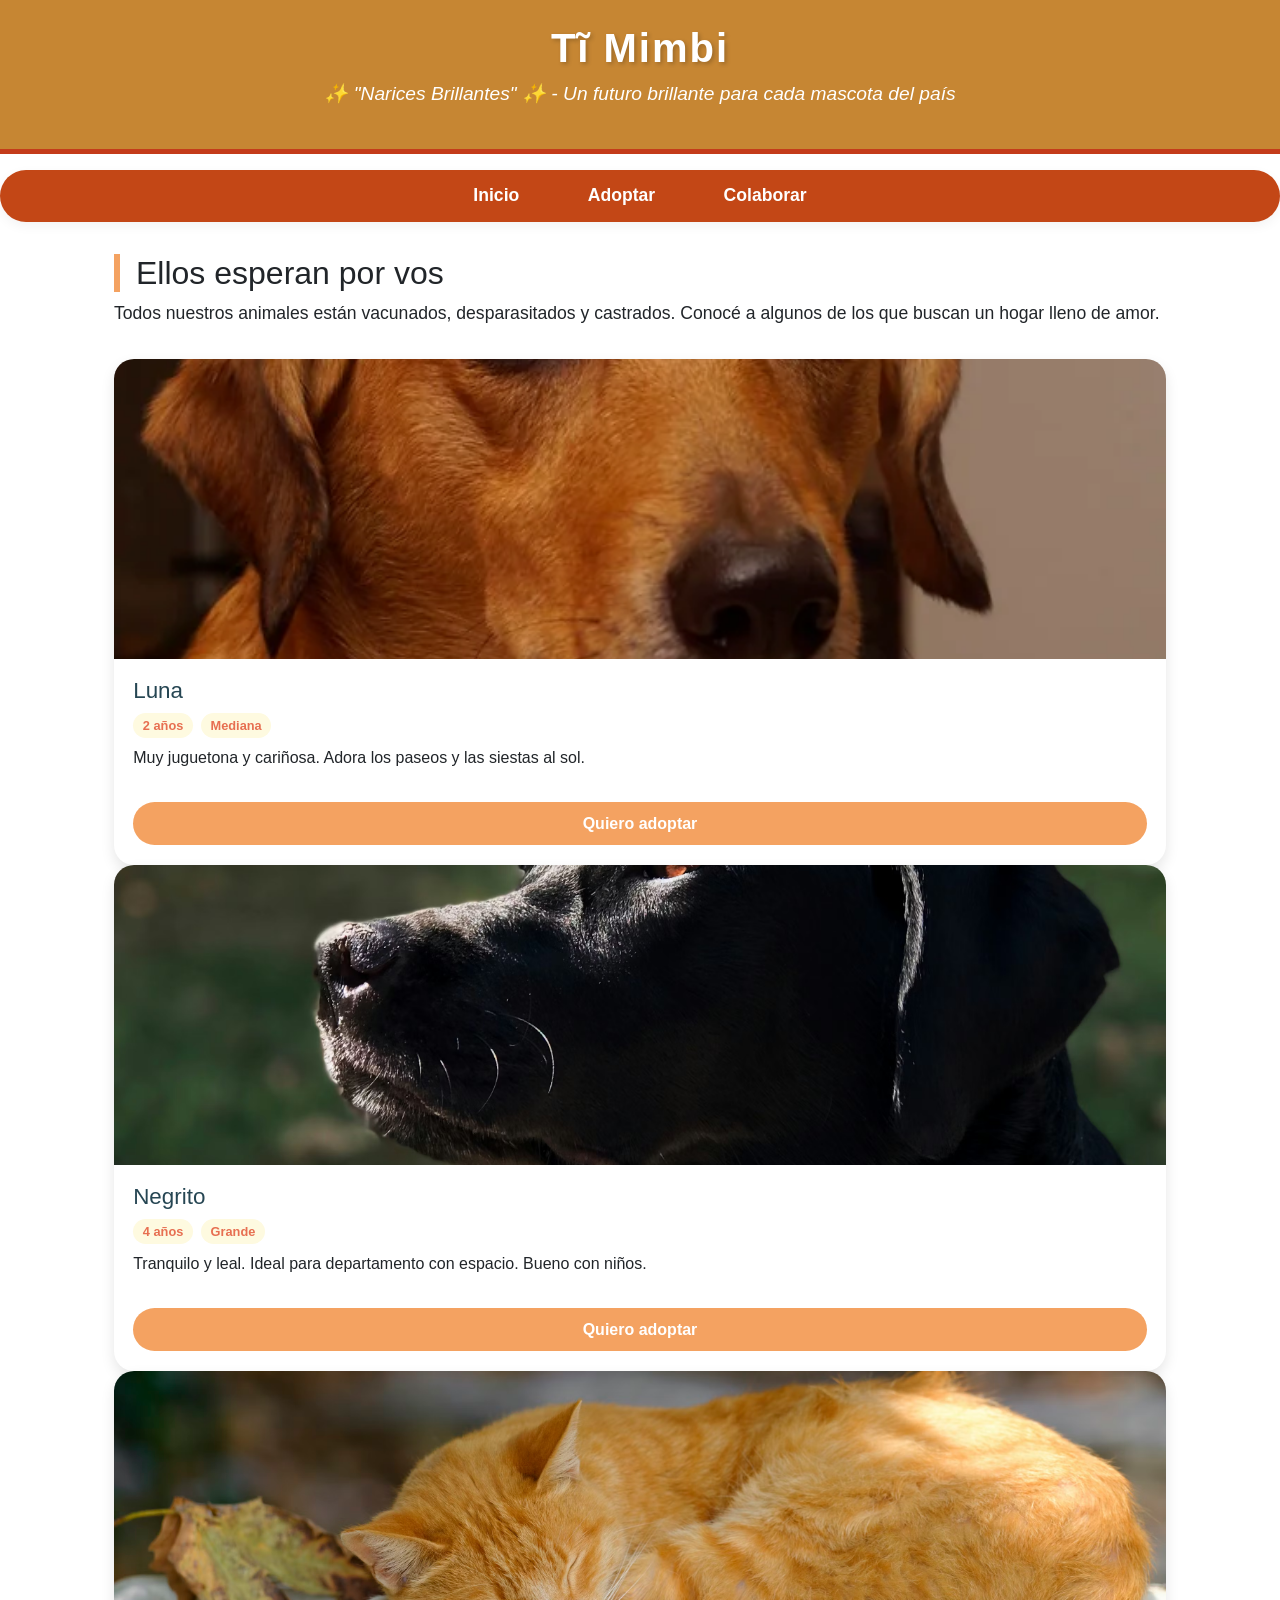
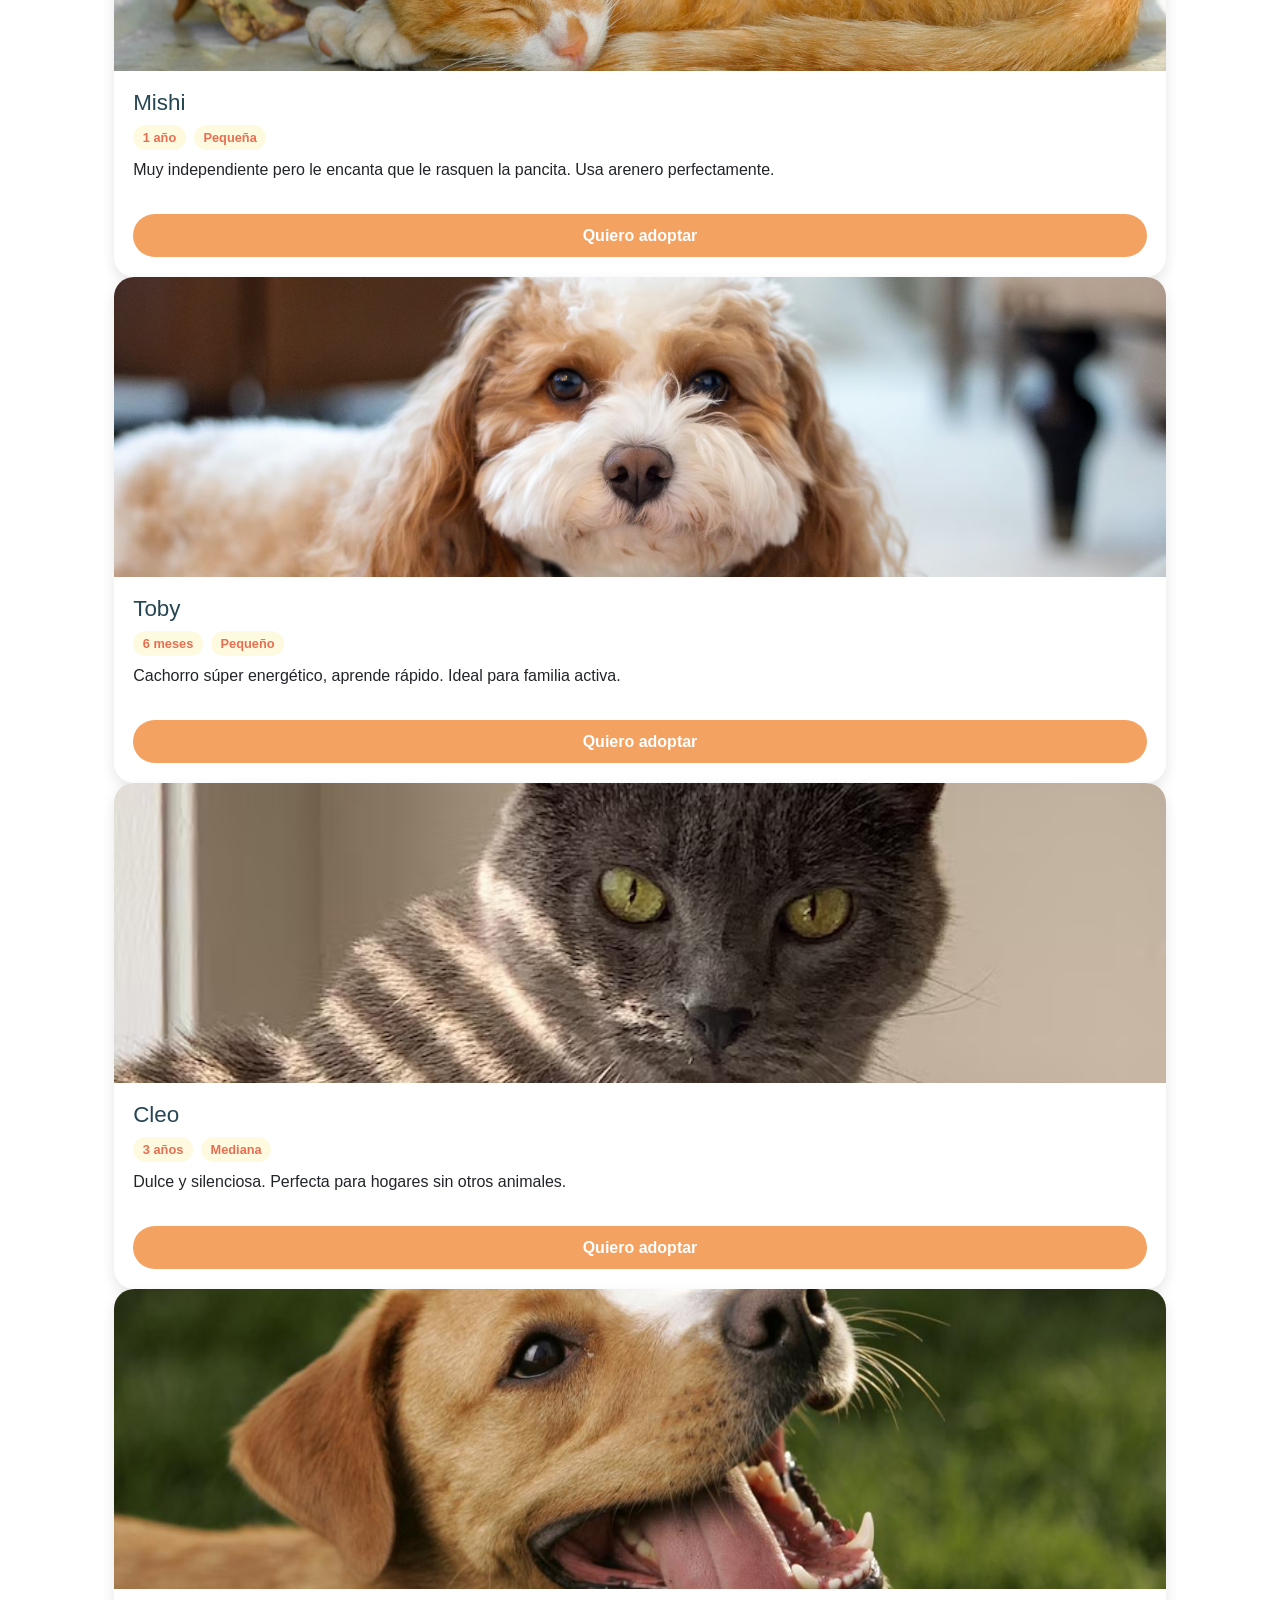
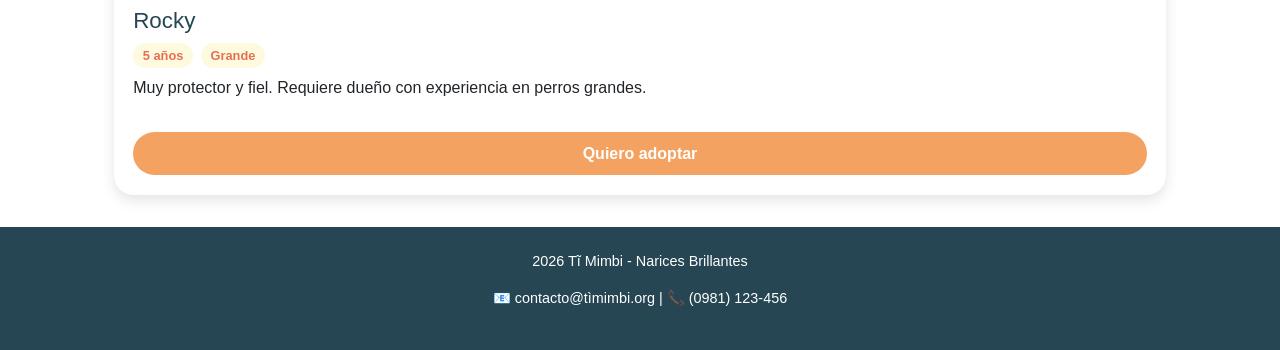
==== adoptar.html @ bb900061 "2da Entrega pag. web Uso de flexbox, grid, media queries" ====
<!DOCTYPE html>
<html lang="es">
<head>
 <meta charset="UTF-8">
    <meta name="viewport" content="width=device-width, initial-scale=1.0">
    <meta name="description" content="Tĩ Mimbi es una organización social que rescata perros y gatos en situación de abandono en Paraguay. Nuestro objetivo es rehabilitarlos física y emocionalmente para encontrarles un hogar responsable y amoroso. El sitio web muestra las mascotas disponibles para adopción, comparte historias de rescate y permite a las personas colaborar como voluntarios o donantes. Creemos que cada animal merece una segunda oportunidad para que su nariz vuelva a brillar de felicidad">
    <link rel="stylesheet" href="estilos.css">
    <link rel="stylesheet" href="https://cdnjs.cloudflare.com/ajax/libs/font-awesome/6.5.2/css/all.min.css">
    <link href="https://cdn.jsdelivr.net/npm/bootstrap@5.3.0-alpha1/dist/css/bootstrap.min.css" rel="stylesheet">
    <link rel="icon" href="dog-nose.png" type="image/png">
    <title>Tĩ Mimbi - Narices Brillantes | Adopción responsable en Paraguay</title>
</head>
<body>

    <header>
            <h1>Tĩ Mimbi</h1>
            <p>✨ "Narices Brillantes" ✨ - Un futuro brillante para cada mascota del país</p>
    </header>


            <input type="checkbox" id="menu-toggle" hidden>

            <label for="menu-toggle" class="hamburguesa">
                <i class="fa-solid fa-bars"></i>
            </label>

            <nav class="menu-flex">
                <a href="index.html">Inicio</a>
                <a href="adoptar.html">Adoptar</a>
                <a href="colaborar.html">Colaborar</a>
            </nav>

    <main>
        <h2>Ellos esperan por vos</h2>
        <p class="intro">Todos nuestros animales están vacunados, desparasitados y castrados. Conocé a algunos de los que buscan un hogar lleno de amor.</p>

        <div>
            <!-- Tarjeta 1: Luna -->
            <div class="tarjeta-mascota">
                <img src="fotoLuna.jpg" alt="Perra mestiza color miel mirando a cámara">
                <div class="info">
                    <h3>Luna</h3>
                    <div class="detalle"><span class="etiqueta">2 años</span> <span class="etiqueta">Mediana</span></div>
                    <p>Muy juguetona y cariñosa. Adora los paseos y las siestas al sol.</p>
                    <a href="#" class="btn-adoptar">Quiero adoptar</a>
                </div>
            </div>

            <!-- Tarjeta 2: Negrito -->
            <div class="tarjeta-mascota">
                <img src="fotoNegrito.jpg" alt="Perro negro adulto mirando fijo">
                <div class="info">
                    <h3>Negrito</h3>
                    <div class="detalle"><span class="etiqueta">4 años</span> <span class="etiqueta">Grande</span></div>
                    <p>Tranquilo y leal. Ideal para departamento con espacio. Bueno con niños.</p>
                    <a href="#" class="btn-adoptar">Quiero adoptar</a>
                </div>
            </div>

            <!-- Tarjeta 3: Mishi -->
            <div class="tarjeta-mascota">
                <img src="fotoMishi.jpg" alt="Gata naranja acostada">
                <div class="info">
                    <h3>Mishi</h3>
                    <div class="detalle"><span class="etiqueta">1 año</span> <span class="etiqueta">Pequeña</span></div>
                    <p>Muy independiente pero le encanta que le rasquen la pancita. Usa arenero perfectamente.</p>
                    <a href="#" class="btn-adoptar">Quiero adoptar</a>
                </div>
            </div>

            <!-- Tarjeta 4: Toby -->
            <div class="tarjeta-mascota">
                <img src="fotoToby.jpg" alt="Perrito blanco y marrón sentado">
                <div class="info">
                    <h3> Toby</h3>
                    <div class="detalle"><span class="etiqueta">6 meses</span> <span class="etiqueta">Pequeño</span></div>
                    <p>Cachorro súper energético, aprende rápido. Ideal para familia activa.</p>
                    <a href="#" class="btn-adoptar">Quiero adoptar</a>
                </div>
            </div>

            <!-- Tarjeta 5: Cleo -->
            <div class="tarjeta-mascota">
                <img src="fotoCleo.jpg" alt="Gata gris con ojos verdes">
                <div class="info">
                    <h3>Cleo</h3>
                    <div class="detalle"><span class="etiqueta">3 años</span> <span class="etiqueta">Mediana</span></div>
                    <p>Dulce y silenciosa. Perfecta para hogares sin otros animales.</p>
                    <a href="#" class="btn-adoptar">Quiero adoptar</a>
                </div>
            </div>

            <!-- Tarjeta 6: Rocky -->
            <div class="tarjeta-mascota">
                <img src="fotoRocky.jpg" alt="Perro marrón con lengua afuera">
                <div class="info">
                    <h3>Rocky</h3>
                    <div class="detalle"><span class="etiqueta">5 años</span> <span class="etiqueta">Grande</span></div>
                    <p>Muy protector y fiel. Requiere dueño con experiencia en perros grandes.</p>
                    <a href="#" class="btn-adoptar">Quiero adoptar</a>
                </div>
            </div>
        </div>
    </main>

    <footer>
            <p> 2026 Tĩ Mimbi - Narices Brillantes</p>
            <p>📧 contacto@tìmimbi.org | 📞 (0981) 123-456</p>
    </footer>
</body>
</html>
---- estilos.css ----
* {
            font-family: 'Segoe UI', Tahoma, Geneva, Verdana, sans-serif;
            margin: 0;
            padding: 0;
            box-sizing: border-box;
        }

        body {
            background-color: #fffaf5; 
            color: #2d2a24;
            line-height: 1.6;
        }

        header {
            background-color: #c68633; 
            color: #ffffff;
            padding: 1.5rem 2rem;
            text-align: center;
            border-bottom: 5px solid #c43c1a;
        }

        header h1 {
            font-size: 2.5rem;
            font-weight: bold;
            letter-spacing: 2px;
            text-shadow: 2px 2px 4px rgba(0, 0, 0, 0.214);
        }


        header p {
            font-size: 1.2rem;
            margin-top: 0.5rem;
            font-style: italic;
        }


        .hamburguesa {
             display: none;
        }

        #menu-toggle{
            display: none;
        } 

        nav {
            background-color: #c34716;
            padding: 0.8rem;
            text-align: center;
                border-radius: 30px;
                margin-top: 1rem;
                box-shadow: 0 4px 12px #0000000d;   
        
        }

        nav a {
            color: #ffffff;
            text-decoration: none;
            margin: 0 1.2rem;
            font-weight: bold;
            font-size: 1.1rem;
            padding: 0.4rem 0.8rem;
            border-radius: 25px;
            transition: background 0.3s;
        }

        nav a:hover {
            background-color: #e76f51;
            text-decoration: none;
        }

        main {
            max-width: 1100px;
            margin: 2rem auto;
            padding: 0 1.5rem;
        }

        section {
            margin-bottom: 3rem;
            background-color: #ffffff;
            padding: 1.8rem;
            border-radius: 20px;
            box-shadow: 0 4px 12px #0000000d;
        }

        h2 {
            color: #e76f51;
            margin-bottom: 1rem;
            border-left: 6px solid #f4a261;
            padding-left: 1rem;
        }

        .pie-img {
            text-align: center;
            margin-top: 0.5rem;
            font-size: 1.1rem;
            color: #7a6a5c;
        }

        h3 {
            color: #264653;
            margin: 1rem 0 0.5rem;
        }

        .foto-inicio {
            width: 100%;
            max-height: 500px;
            object-fit: cover;
            border-radius: 16px;
            margin: 1rem 0;
            box-shadow: 0 4px 8px rgba(0,0,0,0.1);
        }

        .grid-que-hacemos {
            display: grid;
            grid-template-columns: repeat(auto-fit, minmax(250px, 1fr));
            gap: 1.2rem;
            margin-top: 1.5rem;
            list-style: none;
            padding-left: 0;
        }

        .grid-que-hacemos li {
            background-color: #fefae0;
            margin: 0.8rem 0;
            padding: 0.8rem 1.2rem;
            border-radius: 50px;
            font-size: 1rem;
            border-left: 8px solid #f4a261;
            transition: transform 0.2s, background 0.2s;
        }

        .grid-que-hacemos li:hover {
            background-color: #ffe8d6;
            transform: translateX(8px);
        }

        .estadisticas-flex {
            display: flex;
            justify-content: space-around;
            flex-wrap: wrap;
            gap: 1rem;
            margin-top: 1.5rem 0;
        }

        .estadisticas-card {
            background-color: #fefae0;
            margin: 0.5rem;
            padding: 1rem 1.5rem;
            border-radius: 20px;
            text-align: center;
            flex: 1;
            min-width: 120px;
            box-shadow: 0 2px 6px rgba(0,0,0,0.1);
        }

        .num-estadistica {
            font-size: 2.5rem;
            font-weight: bold;
            color: #e76f51;
        }


        .boton {
            display: inline-block;
            /* background-color: #f4a261 244	183	86; */
            background-color: #f4b756;
            color: #ffffff;
            padding: 0.7rem 1.5rem;
            margin-top: 1rem;
            border-radius: 40px;
            text-decoration: none;
            font-weight: bold;
            transition: background 0.3s;
        }

        .boton:hover {
            background-color: #e76f51;
        }

        .intro {
            margin-bottom: 2rem;
            font-size: 1.1rem;
        }

        .grid-mascotas {
            display: grid;
            grid-template-columns: repeat(auto-fill, minmax(280px, 1fr));
            gap: 2rem;
            margin-top: 1rem;
        }

        .tarjeta-mascota {
            background-color: #ffffff;
            border-radius: 20px;
            overflow: hidden;
            box-shadow: 0 6px 14px rgba(0,0,0,0.1);
            transition: transform 0.2s, box-shadow 0.2s;
        }
        .tarjeta-mascota:hover {
            transform: translateY(-10px);
            box-shadow: 0 12px 20px rgba(0,0,0,0.15);
        }

        .tarjeta-mascota img {
            width: 100%;
            height: 300px;
            object-fit: cover;
        }

        .info {
            padding: 1.2rem;
        }

        .info h3 {
            color: #264653;
            font-size: 1.4rem;
            margin-bottom: 0.4rem;
        }

        .detalle {
            font-size: 0.9rem;
            margin: 0.5rem 0;
            display: flex;
            align-items: center;
            gap: 0.5rem;
            flex-wrap: wrap;
        }

        .etiqueta {
            background-color: #fefae0;
            padding: 0.2rem 0.6rem;
            border-radius: 20px;
            font-size: 0.8rem;
            color: #e76f51;
            font-weight: bold;
        }

        .btn-adoptar {
            display: inline-block;
            background-color: #f4a261;
            color: white;
            padding: 0.6rem 1.2rem;
            margin-top: 1rem;
            border-radius: 40px;
            text-decoration: none;
            font-weight: bold;
            text-align: center;
            width: 100%;
            transition: background 0.3s;
            border: none;
            cursor: pointer;
        }

        .btn-adoptar:hover {
            background-color: #e76f51;
        }


        .formulario {
            background-color: #fefae0 /*white*/;
            padding: 2rem;
            border-radius: 24px;
            box-shadow: 0 8px 20px rgba(0,0,0,0.08);
        }

        .campo{
            margin-bottom: 1.5rem;
        }

        label {
            display: block;
            margin-bottom: 0.5rem;
            font-weight: bold;
            color: #264653;
        }

        input, select, textarea {
            width: 100%;
            padding: 0.8rem;
            border: 1.5px solid #e0d6c8;
            border-radius: 16px;
            font-family:inherit;
            font-size: 1rem;
            transition: border 0.2s;
        }

        input:focus, select:focus, textarea:focus {
            outline: none;
            border-color: #f4a261;
            box-shadow: 0 0 3px rgba(244,162,97,0.5);
        }

        .radio-group {
            display: flex;
            gap: 1.5rem;
            flex-wrap: wrap;
            margin-top: 0.5rem;
        }

        .radio-group label {
            display: inline-flex;
            align-items: center;
            gap: 0.4rem;
            font-weight: normal;
        }

        .radio-group input {
            width: auto;
            margin-right: 0.2rem;
        }

        .btn-enviar {
            background-color: #f4a261;
            color: #ffffff;
            padding: 0.9rem 2rem;
            border-radius: 50px;
            border: none;
            font-weight: bold;
            cursor: pointer;
            width: 100%;
            transition: background 0.3s;
        }

        .btn-enviar:hover {
            background-color: #e76f51;
        }

        footer {
            background-color: #264653;
            color: white;
            text-align: center;
            padding: 1.5rem;
            margin-top: 2rem;
            font-size: 0.9rem;
        }

        @media (max-width: 768px) {
            header h1 {
                font-size: 1.8rem;
            }
   
            .hamburguesa{
                display: block;
                padding: 20px;
                justify-content: flex-end;
             }

             .menu-flex{
                display: none;
                flex-direction: column;

            }

            #menu-toggle:checked ~ .menu-flex{ 
                display: flex;
            }

            nav a {
                margin: 0 0.5rem;
                font-size: 0.9rem;
                padding: 0.3rem 0.6rem;
            }

            main {
                padding: 0 1rem;
            }

            .estadisticas-flex {
                flex-direction: column;
                align-items: center;
            }

            .estadisticas-card {
                width: 80%;
                max-width: 300px;
            }

            .grid-que-hacemos {
                grid-template-columns: 1fr;
            }

            .boton {
                width: 100%;
                text-align: center;
                margin-bottom: 0.5rem;
            }

            .tarjeta-mascota img { height: 180px; }  
         
        }
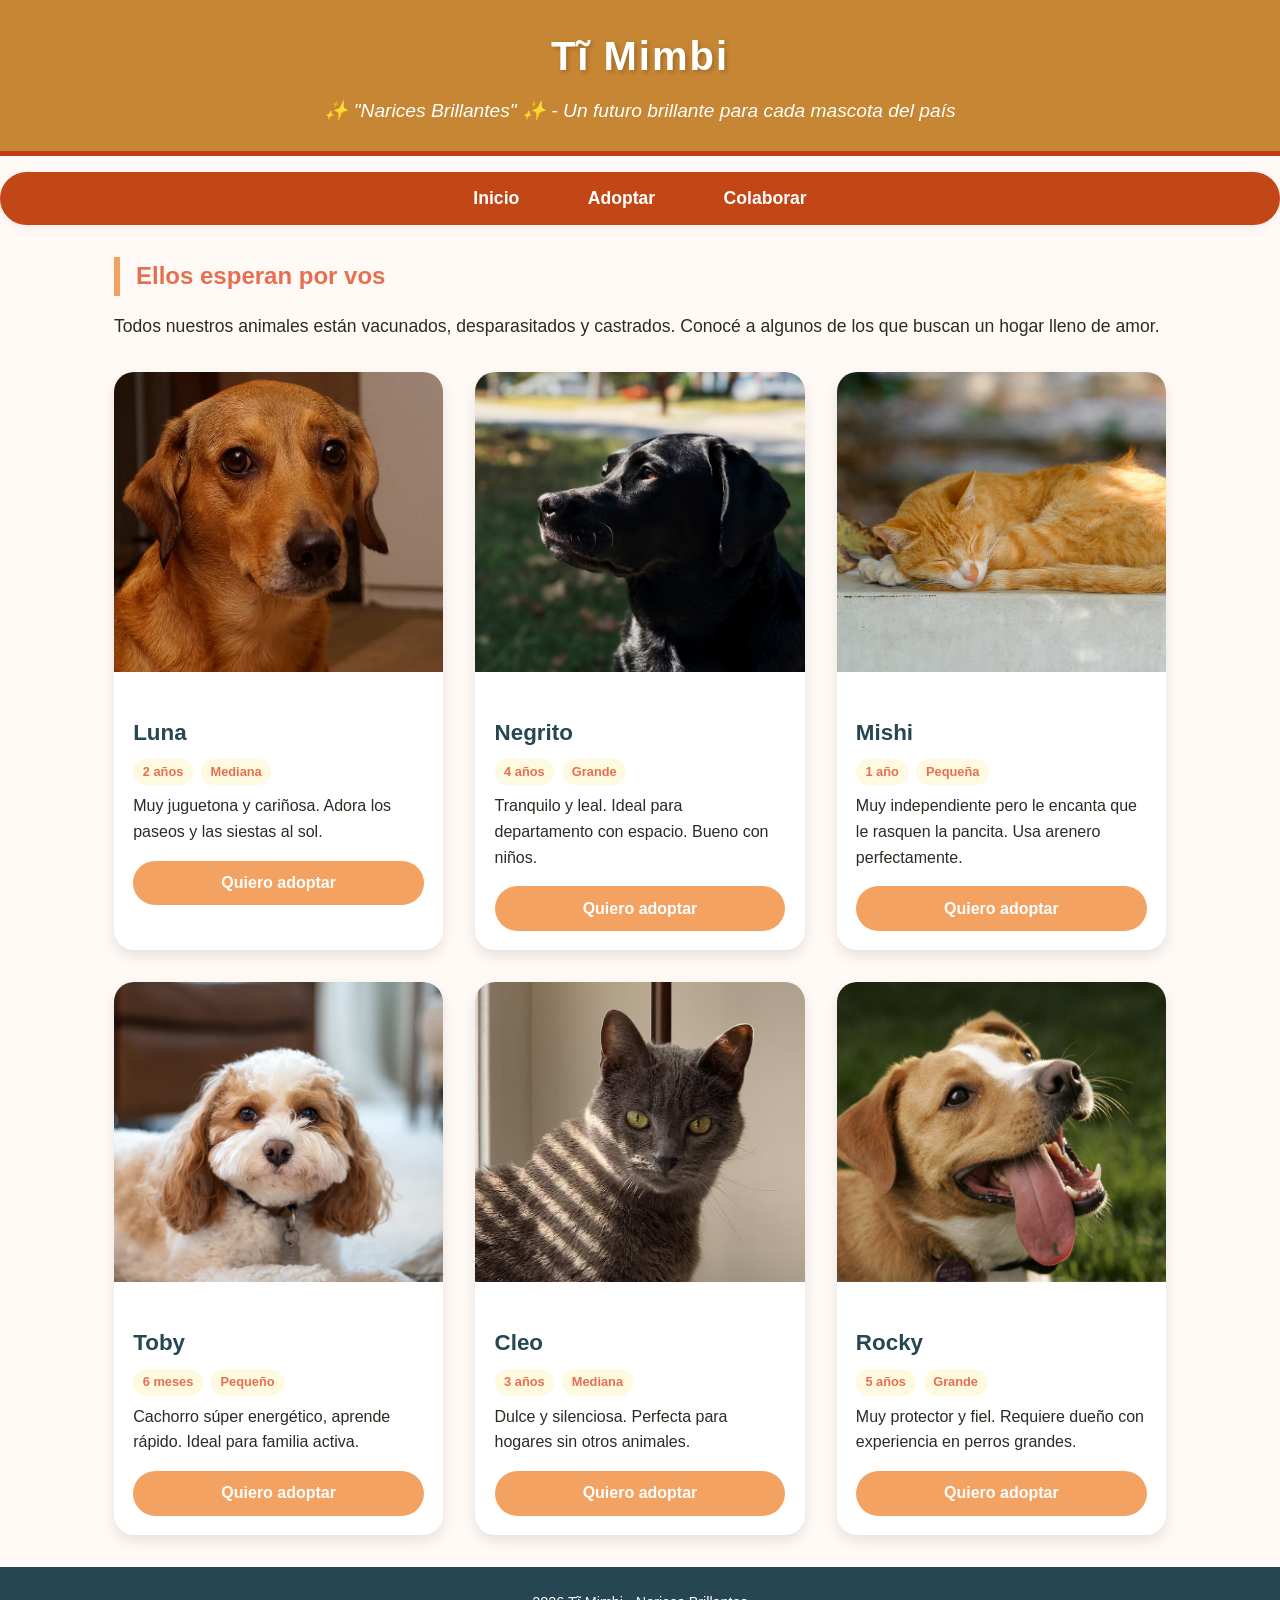
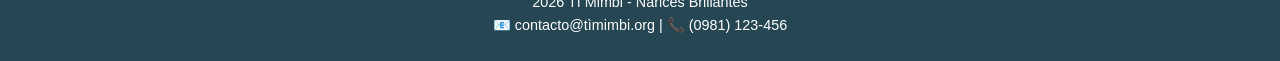
==== commit a86623b5: "Refactor adoptar.html for improved structure and SEO" ====
--- a/adoptar.html
+++ b/adoptar.html
@@ -1,111 +1,164 @@
-<!DOCTYPE html>
+<!doctype html>
 <html lang="es">
-<head>
- <meta charset="UTF-8">
-    <meta name="viewport" content="width=device-width, initial-scale=1.0">
-    <meta name="description" content="Tĩ Mimbi es una organización social que rescata perros y gatos en situación de abandono en Paraguay. Nuestro objetivo es rehabilitarlos física y emocionalmente para encontrarles un hogar responsable y amoroso. El sitio web muestra las mascotas disponibles para adopción, comparte historias de rescate y permite a las personas colaborar como voluntarios o donantes. Creemos que cada animal merece una segunda oportunidad para que su nariz vuelva a brillar de felicidad">
-    <link rel="stylesheet" href="estilos.css">
-    <link rel="stylesheet" href="https://cdnjs.cloudflare.com/ajax/libs/font-awesome/6.5.2/css/all.min.css">
-    <link href="https://cdn.jsdelivr.net/npm/bootstrap@5.3.0-alpha1/dist/css/bootstrap.min.css" rel="stylesheet">
-    <link rel="icon" href="dog-nose.png" type="image/png">
-    <title>Tĩ Mimbi - Narices Brillantes | Adopción responsable en Paraguay</title>
-</head>
-<body>
 
-    <header>
+   <head>
+        <meta charset="UTF-8" />
+        <meta name="viewport" content="width=device-width, initial-scale=1.0" />
+        <meta content="website" property="og:type" />
+        <meta  content="https://timimbi.com.py/index.html" property="og:url" />
+        <meta content="Tĩ Mimbi - Narices Brillantes" property="og:title" />
+        <meta name="description"
+            content="Tĩ Mimbi es una organización social que rescata perros y gatos en situación de abandono en Paraguay. 
+            Nuestro objetivo es rehabilitarlos física y emocionalmente para encontrarles un hogar responsable y amoroso. 
+            El sitio web muestra las mascotas disponibles para adopción, comparte historias de rescate y permite a las 
+            personas colaborar como voluntarios o donantes. Creemos que cada animal merece una segunda oportunidad para 
+            que su nariz vuelva a brillar de felicidad" 
+            property="og:description" />
+       <meta content="Captura_Inicio_TiMimbi.png"
+             property="og:image" />
+        <meta property="og:image:width" content="1200">
+        <meta property="og:image:height" content="585">
+
+        <link rel="stylesheet" href="estilos.css" />
+        <link rel="icon" href="dog-nose.png" type="image/png" property="og:image" />
+        <title>
+            Tĩ Mimbi - Narices Brillantes | Adopción responsable en Paraguay
+        </title>
+    </head>
+
+    <body>
+        <header>
             <h1>Tĩ Mimbi</h1>
-            <p>✨ "Narices Brillantes" ✨ - Un futuro brillante para cada mascota del país</p>
-    </header>
+            <p>
+                ✨ "Narices Brillantes" ✨ - Un futuro brillante para cada mascota del
+                país
+            </p>
+        </header>
 
+        <input type="checkbox" id="menu-toggle" hidden />
 
-            <input type="checkbox" id="menu-toggle" hidden>
+        <label for="menu-toggle" class="hamburguesa">
+            <img src="dog-nose.png" alt="Tĩ Mimbi icono" width="30" height="24" />
+        </label>
 
-            <label for="menu-toggle" class="hamburguesa">
-                <i class="fa-solid fa-bars"></i>
-            </label>
+        <nav class="menu-flex">
+            <a href="index.html">Inicio</a>
+            <a href="adoptar.html">Adoptar</a>
+            <a href="colaborar.html">Colaborar</a>
+        </nav>
 
-            <nav class="menu-flex">
-                <a href="index.html">Inicio</a>
-                <a href="adoptar.html">Adoptar</a>
-                <a href="colaborar.html">Colaborar</a>
-            </nav>
+        <main>
+            <h2>Ellos esperan por vos</h2>
+            <p class="intro">
+                Todos nuestros animales están vacunados, desparasitados y castrados.
+                Conocé a algunos de los que buscan un hogar lleno de amor.
+            </p>
 
-    <main>
-        <h2>Ellos esperan por vos</h2>
-        <p class="intro">Todos nuestros animales están vacunados, desparasitados y castrados. Conocé a algunos de los que buscan un hogar lleno de amor.</p>
+            <div class="grid-mascotas">
+                <!-- Tarjeta 1: Luna -->
+                <div class="tarjeta-mascota">
+                    <img src="fotoLuna.jpg" alt="Perra mestiza color miel mirando a cámara" />
+                    <div class="info">
+                        <h3>Luna</h3>
+                        <div class="detalle">
+                            <span class="etiqueta">2 años</span>
+                            <span class="etiqueta">Mediana</span>
+                        </div>
+                        <p>
+                            Muy juguetona y cariñosa. Adora los paseos y las siestas al sol.
+                        </p>
+                        <a href="#" class="btn-adoptar">Quiero adoptar</a>
+                    </div>
+                </div>
 
-        <div>
-            <!-- Tarjeta 1: Luna -->
-            <div class="tarjeta-mascota">
-                <img src="fotoLuna.jpg" alt="Perra mestiza color miel mirando a cámara">
-                <div class="info">
-                    <h3>Luna</h3>
-                    <div class="detalle"><span class="etiqueta">2 años</span> <span class="etiqueta">Mediana</span></div>
-                    <p>Muy juguetona y cariñosa. Adora los paseos y las siestas al sol.</p>
-                    <a href="#" class="btn-adoptar">Quiero adoptar</a>
+                <!-- Tarjeta 2: Negrito -->
+                <div class="tarjeta-mascota">
+                    <img src="fotoNegrito.jpg" alt="Perro negro adulto mirando fijo" />
+                    <div class="info">
+                        <h3>Negrito</h3>
+                        <div class="detalle">
+                            <span class="etiqueta">4 años</span>
+                            <span class="etiqueta">Grande</span>
+                        </div>
+                        <p>
+                            Tranquilo y leal. Ideal para departamento con espacio. Bueno con
+                            niños.
+                        </p>
+                        <a href="#" class="btn-adoptar">Quiero adoptar</a>
+                    </div>
+                </div>
+
+                <!-- Tarjeta 3: Mishi -->
+                <div class="tarjeta-mascota">
+                    <img src="fotoMishi.jpg" alt="Gata naranja acostada" />
+                    <div class="info">
+                        <h3>Mishi</h3>
+                        <div class="detalle">
+                            <span class="etiqueta">1 año</span>
+                            <span class="etiqueta">Pequeña</span>
+                        </div>
+                        <p>
+                            Muy independiente pero le encanta que le rasquen la pancita. Usa
+                            arenero perfectamente.
+                        </p>
+                        <a href="#" class="btn-adoptar">Quiero adoptar</a>
+                    </div>
+                </div>
+
+                <!-- Tarjeta 4: Toby -->
+                <div class="tarjeta-mascota">
+                    <img src="fotoToby.jpg" alt="Perrito blanco y marrón sentado" />
+                    <div class="info">
+                        <h3>Toby</h3>
+                        <div class="detalle">
+                            <span class="etiqueta">6 meses</span>
+                            <span class="etiqueta">Pequeño</span>
+                        </div>
+                        <p>
+                            Cachorro súper energético, aprende rápido. Ideal para familia
+                            activa.
+                        </p>
+                        <a href="#" class="btn-adoptar">Quiero adoptar</a>
+                    </div>
+                </div>
+
+                <!-- Tarjeta 5: Cleo -->
+                <div class="tarjeta-mascota">
+                    <img src="fotoCleo.jpg" alt="Gata gris con ojos verdes" />
+                    <div class="info">
+                        <h3>Cleo</h3>
+                        <div class="detalle">
+                            <span class="etiqueta">3 años</span>
+                            <span class="etiqueta">Mediana</span>
+                        </div>
+                        <p>Dulce y silenciosa. Perfecta para hogares sin otros animales.</p>
+                        <a href="#" class="btn-adoptar">Quiero adoptar</a>
+                    </div>
+                </div>
+
+                <!-- Tarjeta 6: Rocky -->
+                <div class="tarjeta-mascota">
+                    <img src="fotoRocky.jpg" alt="Perro marrón con lengua afuera" />
+                    <div class="info">
+                        <h3>Rocky</h3>
+                        <div class="detalle">
+                            <span class="etiqueta">5 años</span>
+                            <span class="etiqueta">Grande</span>
+                        </div>
+                        <p>
+                            Muy protector y fiel. Requiere dueño con experiencia en perros
+                            grandes.
+                        </p>
+                        <a href="#" class="btn-adoptar">Quiero adoptar</a>
+                    </div>
                 </div>
             </div>
+        </main>
 
-            <!-- Tarjeta 2: Negrito -->
-            <div class="tarjeta-mascota">
-                <img src="fotoNegrito.jpg" alt="Perro negro adulto mirando fijo">
-                <div class="info">
-                    <h3>Negrito</h3>
-                    <div class="detalle"><span class="etiqueta">4 años</span> <span class="etiqueta">Grande</span></div>
-                    <p>Tranquilo y leal. Ideal para departamento con espacio. Bueno con niños.</p>
-                    <a href="#" class="btn-adoptar">Quiero adoptar</a>
-                </div>
-            </div>
+        <footer>
+            <p>2026 Tĩ Mimbi - Narices Brillantes</p>
+            <p>📧 contacto@tìmimbi.org | 📞 (0981) 123-456</p>
+        </footer>
+    </body>
 
-            <!-- Tarjeta 3: Mishi -->
-            <div class="tarjeta-mascota">
-                <img src="fotoMishi.jpg" alt="Gata naranja acostada">
-                <div class="info">
-                    <h3>Mishi</h3>
-                    <div class="detalle"><span class="etiqueta">1 año</span> <span class="etiqueta">Pequeña</span></div>
-                    <p>Muy independiente pero le encanta que le rasquen la pancita. Usa arenero perfectamente.</p>
-                    <a href="#" class="btn-adoptar">Quiero adoptar</a>
-                </div>
-            </div>
-
-            <!-- Tarjeta 4: Toby -->
-            <div class="tarjeta-mascota">
-                <img src="fotoToby.jpg" alt="Perrito blanco y marrón sentado">
-                <div class="info">
-                    <h3> Toby</h3>
-                    <div class="detalle"><span class="etiqueta">6 meses</span> <span class="etiqueta">Pequeño</span></div>
-                    <p>Cachorro súper energético, aprende rápido. Ideal para familia activa.</p>
-                    <a href="#" class="btn-adoptar">Quiero adoptar</a>
-                </div>
-            </div>
-
-            <!-- Tarjeta 5: Cleo -->
-            <div class="tarjeta-mascota">
-                <img src="fotoCleo.jpg" alt="Gata gris con ojos verdes">
-                <div class="info">
-                    <h3>Cleo</h3>
-                    <div class="detalle"><span class="etiqueta">3 años</span> <span class="etiqueta">Mediana</span></div>
-                    <p>Dulce y silenciosa. Perfecta para hogares sin otros animales.</p>
-                    <a href="#" class="btn-adoptar">Quiero adoptar</a>
-                </div>
-            </div>
-
-            <!-- Tarjeta 6: Rocky -->
-            <div class="tarjeta-mascota">
-                <img src="fotoRocky.jpg" alt="Perro marrón con lengua afuera">
-                <div class="info">
-                    <h3>Rocky</h3>
-                    <div class="detalle"><span class="etiqueta">5 años</span> <span class="etiqueta">Grande</span></div>
-                    <p>Muy protector y fiel. Requiere dueño con experiencia en perros grandes.</p>
-                    <a href="#" class="btn-adoptar">Quiero adoptar</a>
-                </div>
-            </div>
-        </div>
-    </main>
-
-    <footer>
-            <p> 2026 Tĩ Mimbi - Narices Brillantes</p>
-            <p>📧 contacto@tìmimbi.org | 📞 (0981) 123-456</p>
-    </footer>
-</body>
-</html>+</html>
